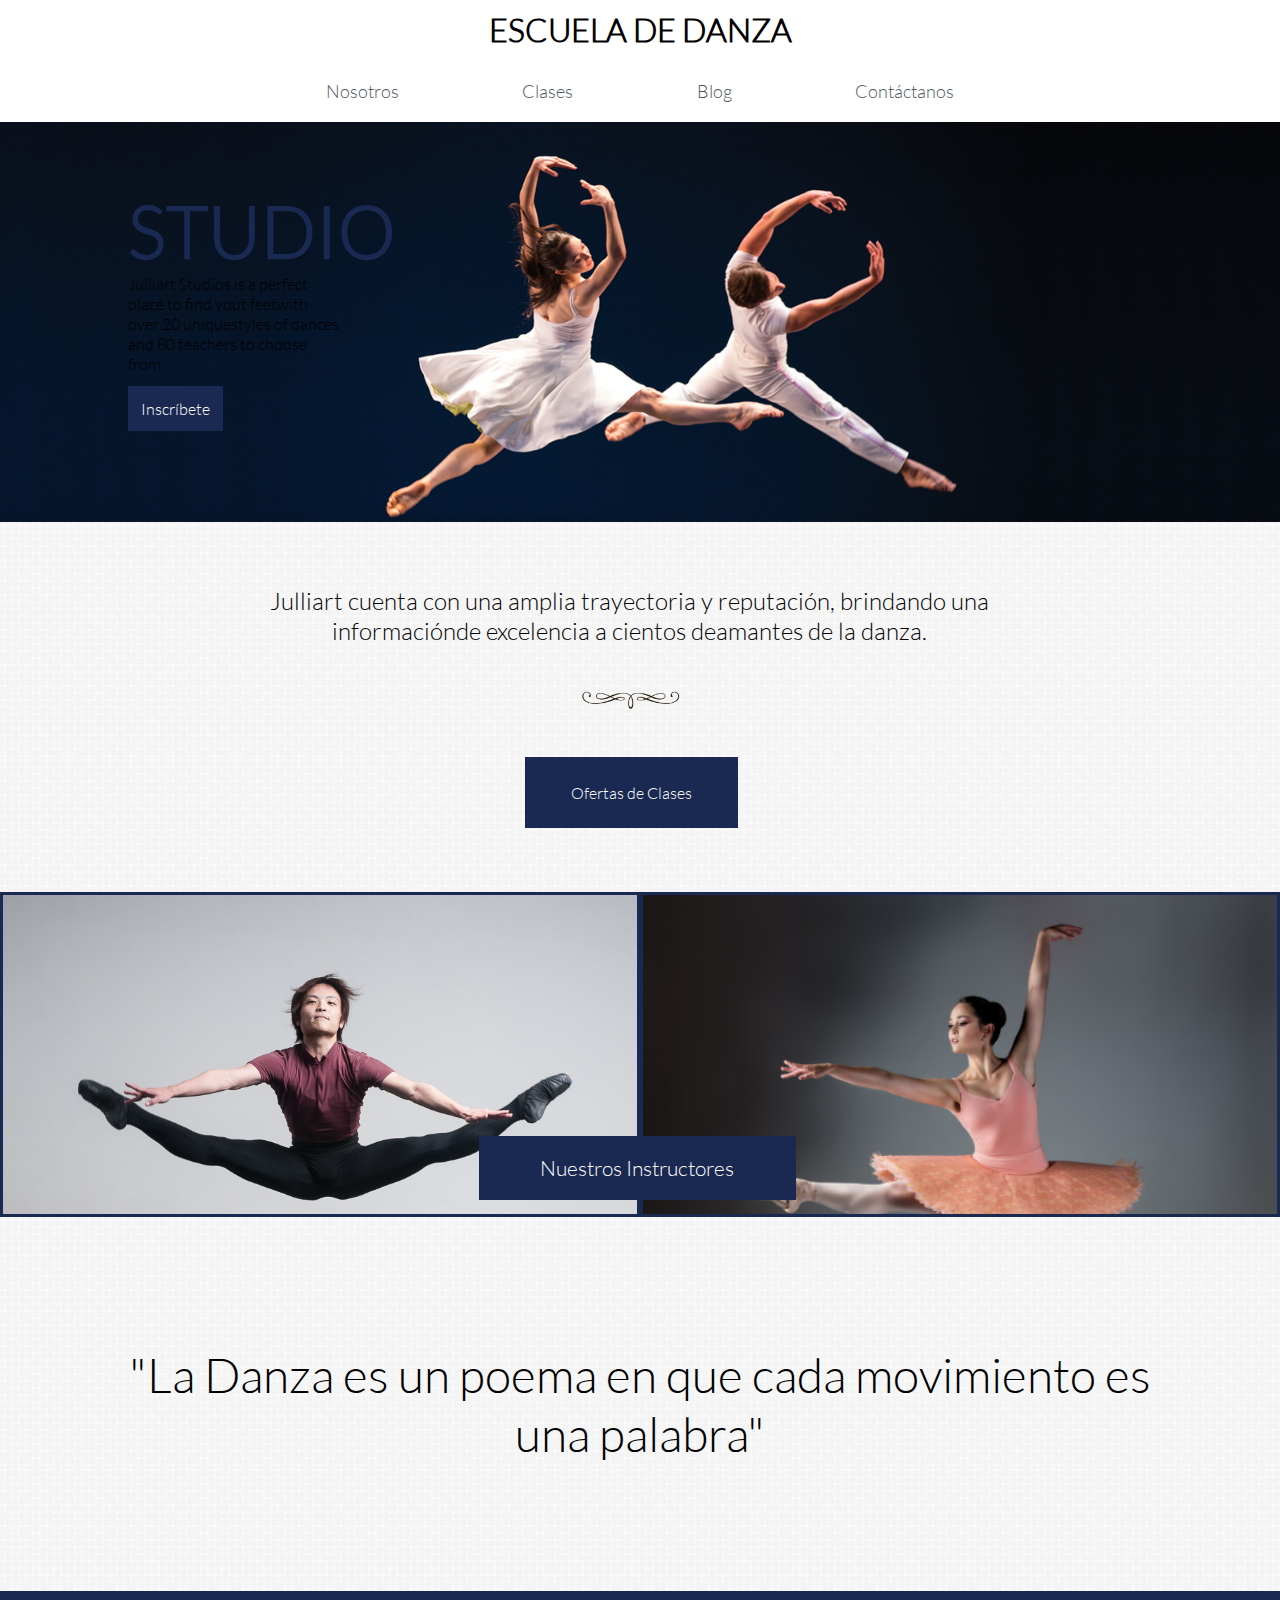
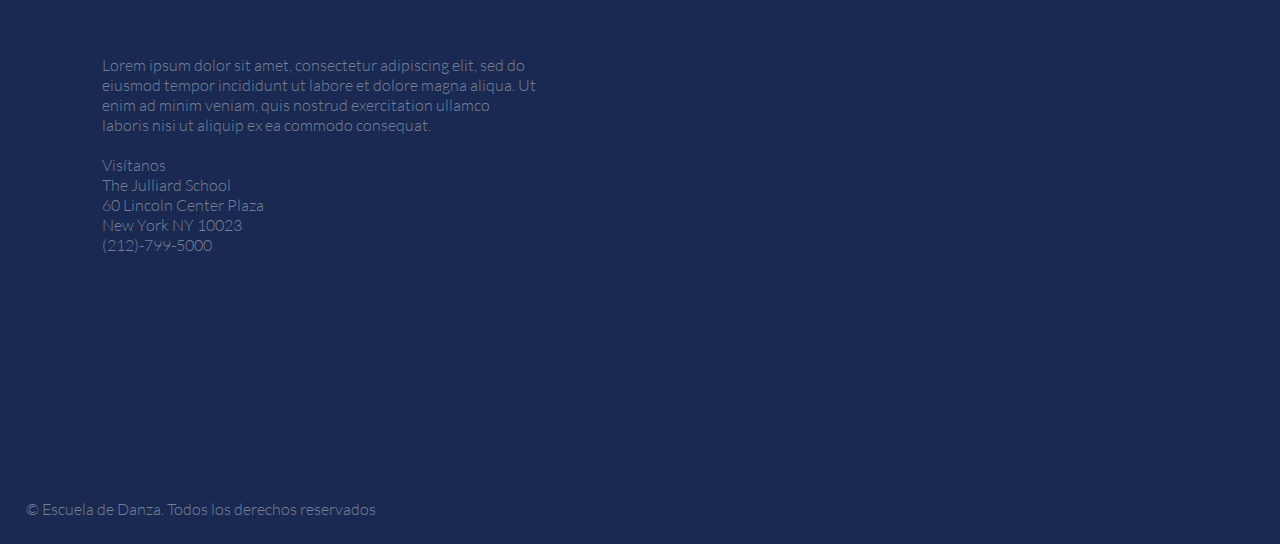
==== grid-externo/index.html @ ceb85212 "2cuartos" ====
<!DOCTYPE html>
<html>
<head>
	<meta charset="UTF-8">
	<title>Escuela de Danza</title>
	<link rel='stylesheet' type='text/css' href='https://fonts.googleapis.com/css?family=Montserrat:400,700'>
	<link rel="stylesheet" type="text/css" href="css/simplegrib.css">
	<link rel="stylesheet" type="text/css" href="css/utilities.css">
	<link rel="stylesheet" type="text/css" href="css/common.css">
	<link rel="stylesheet" type="text/css" href="css/main.css">
</head>
<body>
	<div class="container">
		<div class="row">
			<div class="titulo text-center">
				<h1>ESCUELA DE DANZA</h1>	
			</div>
			<div class="nav text-center">
				<a class="a-none-decoration text-gray" href="">Nosotros</a>
				<a class="a-none-decoration text-gray" href="">Clases</a>
				<a class="a-none-decoration text-gray" href="">Blog</a>
				<a class="a-none-decoration text-gray" href="">Contáctanos</a>
			</div>
		</div>
	</div>
	<div class="container-fluid banner">
		<div class="row">
			<div class="col-2 estudio">
				<span class="studio text-blue w-100"> STUDIO
				</span>
				<P class="brevere"> Julliart Studios is a perfect place to find yout feetwith over 20 uniquestyles of dances and 80 teachers to choose from.
				</P>
				<br>
				<a class="boton text-white text-center inscrip">  Inscríbete
				</a>
			</div>
		</div>
	</div>
	<div class="container-fluid seccion2">
		<div class="row">
			<p class="text-center col-7 frase">Julliart cuenta con una amplia trayectoria y reputación, brindando una informaciónde excelencia a cientos deamantes de la danza.
			</p>
			<div class="col-1 deco1">
				<img src="img/decoration_1.png">
			</div>
		</div>
	</div>
	<div class="container-fluid seccion2">
		<div class="row">
			<div class="col-12">
				<div class="boton col-2 text-white text-center oferta">
					<span> Ofertas de Clases</span>
				</div>
			</div>
		</div>
	</div>
	<div class="container-fluid">
		<div class="row ">
			<div class="col-12">
				<div class="col-6  teach1  teacher"> 
					<span class="boton col-6 text-white text-center instructores">Nuestros Instructores
					</span>
				</div>
				<div class="col-6  teach2  teacher">
				</div>	
			</div>
		</div>
	</div>
	<div class="container-fluid seccion2">
		<div class="row frase2 text-center">
			<p class="col-12">
					"La Danza es un poema en que cada movimiento es una palabra"
			</p>
		</div>
	</div>
	<div class="container-fluid fblue pb-5">
		<div class="row">
			<div class="col-6 bloque">
				<p class=""> Lorem ipsum dolor sit amet, consectetur adipiscing elit, sed do eiusmod tempor incididunt ut labore et dolore magna aliqua. Ut enim ad minim veniam, quis nostrud exercitation ullamco laboris nisi ut aliquip ex ea commodo consequat.
				</p>
				<br>
				<span>Visítanos</span>
				<p>The Julliard School</p>
				<p>60 Lincoln Center Plaza</p>
				<p>New York NY 10023</p>
				<p>(212)-799-5000</p>
			</div>
			<div class="col-6 pt-5">
				<iframe src="https://www.google.com/maps/embed?pb=!1m18!1m12!1m3!1d3021.466252740499!2d-73.9850172851493!3d40.773762741772686!2m3!1f0!2f0!3f0!3m2!1i1024!2i768!4f13.1!3m3!1m2!1s0x0%3A0xf876ccebba645bff!2sEscuela+Juilliard!5e0!3m2!1ses!2spe!4v1470406685023" width="500" height="350" frameborder="0" style="border:0" allowfullscreen></iframe>
			</div>
		</div>
	</div>
	<div class="container-fluid">
		<div class="row">
			
		</div>
	</div>
	<footer class="fblue">
		<div class="container-fluid foo">
			<div class="row">
			© Escuela de Danza. Todos los derechos reservados
			</div>
		</div>
	</footer>
</body>
</html>
---- grid-externo/css/simplegrib.css ----
/* 

	Name: Simple Grid - Framework
	Version: 1.1.1
	Author: Przemek Galarowicz & Bartek Talar ( www.przemekgalarowicz.pl or www.intelart.pl)
	Licenses: Simple Grid - Framework can be used in personal and commercial projects. But you can not sell as your product.

*/

/*
	RESET
*/
* {
	margin: 0;
	padding: 0;
	border: 0;
}

html, body, div, span, object, iframe,
h1, h2, h3, h4, h5, h6, p, blockquote, pre,
abbr, address, cite, code,
del, dfn, em, img, ins, kbd, q, samp,
small, strong, sub, sup, var,
b, i,
dl, dt, dd, ol, ul, li,
fieldset, form, label, legend,
table, caption, tbody, tfoot, thead, tr, th, td,
article, aside, canvas, details, figcaption, figure, 
footer, header, hgroup, menu, nav, section, summary,
time, mark, audio, video {
	outline:0;
	font-size:100%;
	vertical-align:baseline;
	background:transparent;
}

article,aside,details,figcaption,figure,
footer,header,hgroup,menu,nav,section { 
	display:block; zoom:1;
}

a {
	font-size:100%;
	vertical-align:baseline;
}

img {
	width: 100%;
	height: auto;
}

table {
	border-collapse:collapse;
	border-spacing:0;
}

input, select {
	vertical-align:middle;
}

nav ul li {
	list-style:none;
}


/* **********************************************************************************

	SIMPLE GRID - FRAMEWORK 

************************************************************************************* */
/*
	sg-nav
*/
#sg-nav-trigger {
	background: none;
	border-radius: 5px;
	border: 2px solid #c49b0b;
	cursor: pointer;
	width: 44px;
	height: 40px;
}
#sg-nav-trigger span {
	background: #c49b0b;
	display: block;
	margin: 4px auto; 
	width: 30px;
	height: 3px;
}

#sg-nav {
	top: 20px;
	left: 20px;
	position: fixed;
}
#sg-nav ul {
	background: #000;
	border-radius: 5px;
	padding: 20px 0;
	display: none;
}
#sg-nav ul li a {
	display: inline-block;
	font-size: 14px;
	color: #fff;
	text-decoration: none;
	padding: 10px 30px;
}


/*
	Grid
*/
.container {
	margin: 0 auto;
	width: 80%;
}

.container-fluid {
	margin: 0 auto;
	width: 100%;
}

.row:before,
.row:after {
  display: table;
  line-height: 0;
  content: "";
}

.row:after {
  clear: both;
}

.col-1, .col-2, .col-3, .col-4, .col-5, .col-6,
.col-7, .col-8, .col-9, .col-10, .col-11, .col-12,
.col-offset-1, .col-offset-2, .col-offset-3, .col-offset-4, .col-offset-5, .col-offset-6,
.col-offset-7, .col-offset-8, .col-offset-9, .col-offset-10, .col-offset-11, .col-offset-12 {
    float: left;
    min-height: 1px;
 } 

.box {
	padding: 20px;
}

.box-margin {
	margin: 0 10px 0 10px;
}

.col-1, .col-offset-1 {
	width: 8.33333333333%;
}

.col-2, .col-offset-2 {
	width: 16.6666666666%;
}

.col-3, .col-offset-3 {
	width: 24.9999999999%;
}

.col-4, .col-offset-4 {
	width: 33.3333333333%;
}

.col-5, .col-offset-5 {
	width: 41.6666666666%;
}

.col-6, .col-offset-6 {
	width: 49.9999999999%;
}

.col-7, .col-offset-7 {
	width: 58.3333333333%;
}

.col-8, .col-offset-8 {
	width: 66.6666666666%;
}

.col-9, .col-offset-9 {
	width: 74.9999999999%;
}

.col-10, .col-offset-10 {
	width: 83.3333333333%;
}

.col-11, .col-offset-11 {
	width: 91.6666666666%;
}

.col-12, .col-offset-12 {
	width: 100%;
}
/*
@media only screen and (max-width : 768px) and (min-width : 480px) {
	/*
		Grid
	*//*
	.container {
		width: 96%;
	}

	.col-1, .col-2, .col-3, .col-5, .col-6,
	.col-7, .col-8, .col-9, .col-10, .col-11 {
    	width: 50%;
 	}

 	.col-4 {
		width: 33.3333333333%;
	}

 	.col-12 {
 		width:100%;
 	}

 	.col-offset-1, .col-offset-2, .col-offset-3, .col-offset-4,
 	.col-offset-5, .col-offset-6, .col-offset-7, .col-offset-8,
 	.col-offset-9, .col-offset-10, .col-offset-11, .col-offset-12 {
 		width: 0% !important;
 		display: none;
 	}

 	.box-margin {
		margin: 0 10px 0 10px;
	}
}

@media only screen and (max-width : 479px) {
	/*
		Grid
	*//*
	.container {
		width: 96%;
	}

	.col-1, .col-2, .col-3, .col-4, .col-5, .col-6,
	.col-7, .col-8, .col-9, .col-10, .col-11, .col-12 {
    	float: none;
    	width: 100%;
 	}

 	.col-offset-1, .col-offset-2, .col-offset-3, .col-offset-4,
 	.col-offset-5, .col-offset-6, .col-offset-7, .col-offset-8,
 	.col-offset-9, .col-offset-10, .col-offset-11, .col-offset-12 {
 		width: 0% !important;
 		display: none;
 	}

 	.box-margin {
		margin: 0 10px 0 10px;
	}
}*/
---- grid-externo/css/utilities.css ----
/*Global*/
*{
	font-family: "Latolight";
}

@font-face{
	font-family: LatoHeavy;
	src: url(../fonts/LatoHeavy.ttf);
}
@font-face{
	font-family:Latolight ;
	src: url(../fonts/Latolight.ttf);
}
@font-face{
	font-family: DolceVita;
	src: url(../fonts/DolceVita.ttf);
}
@font-face{
	font-family: Neoteric-Bold;
	src: url(../fonts/Neoteric-Bold.ttf);
}

/* Shortcuts */

.pd-0{
	padding: 0;
}
.pt-5{
	padding-top: 5%;
}
.pb-5{
	padding-bottom: 5%;
}
.mg-0{
	margin: 0;
}
.w-100{
	width: 100%;
}
.lh{
	line-height: 1.5;
}
.text-center{
	text-align: center;
}
.text-left{
	text-align: left;
}
.text-white{
	color: white;
}
.text-gray{
	color: rgb(83, 88, 95);
}
.text-blue{
 color: #192951;
}
.a-none-decoration{
	text-decoration: none;
}
.bg-gray{
	background-color: rgb(244, 244, 244);
}
.bg-img-block{
	background-size: cover;
	background-repeat: no-repeat;
	background-position: center;
}
---- grid-externo/css/common.css ----
/* Inserta tu codigo que es común para todas las páginas aqui */
*{
	box-sizing: border-box;
}
.titulo{
	font-size: 2em;
	padding: 1%;
}
.nav{
	padding: 2% 1%;
	font-size: 1.1em;
}
a {
	padding: 6%;
}
.fblue{
	background-color: #192951;
	color: #778098;
}
.foo{
padding: 2%;
}
---- grid-externo/css/main.css ----
.banner{
	background-image: url("../img/dance_1.jpg");
	background-size: 100%;
	height: 400px;
}

.estudio{
	margin:5% 0 0 10%;
}
.studio{
	font-size: 4.5em;
	font-weight: bolder;
}
.brevere{
	margin-bottom: 2%;
}
.deco1{
	margin-left: 45%;
}
.frase{
	font-size: 1.5em;
	margin-left: 20%;
	margin-top: 5%;
}
.boton{
	background-color: #192951;
}
.oferta{
	margin-left: 41%;
	margin-bottom: 5%;
	padding: 2% 3%;
}
.seccion2{
	background-image: url('../img/textura_2.jpg');
}
.teach1{
	background-image: url('../img/instructor_4.jpg');
}
.teach2{
	background-image: url('../img/profesor_9.jpg');
}
.teacher{
	height: 325px;
	background-size: 100%;
	background-repeat: no-repeat;
	border: #192951 3px solid;
}
.instructores{
	font-size: 1.3em;
	padding: 3% 5%;
	position: relative;
	margin-left: 75%;
	margin-top: 38%;
}
.frase2{
	font-size: 3em;
	padding: 10%;
}
.bloque{
	padding:5% 8%;
}
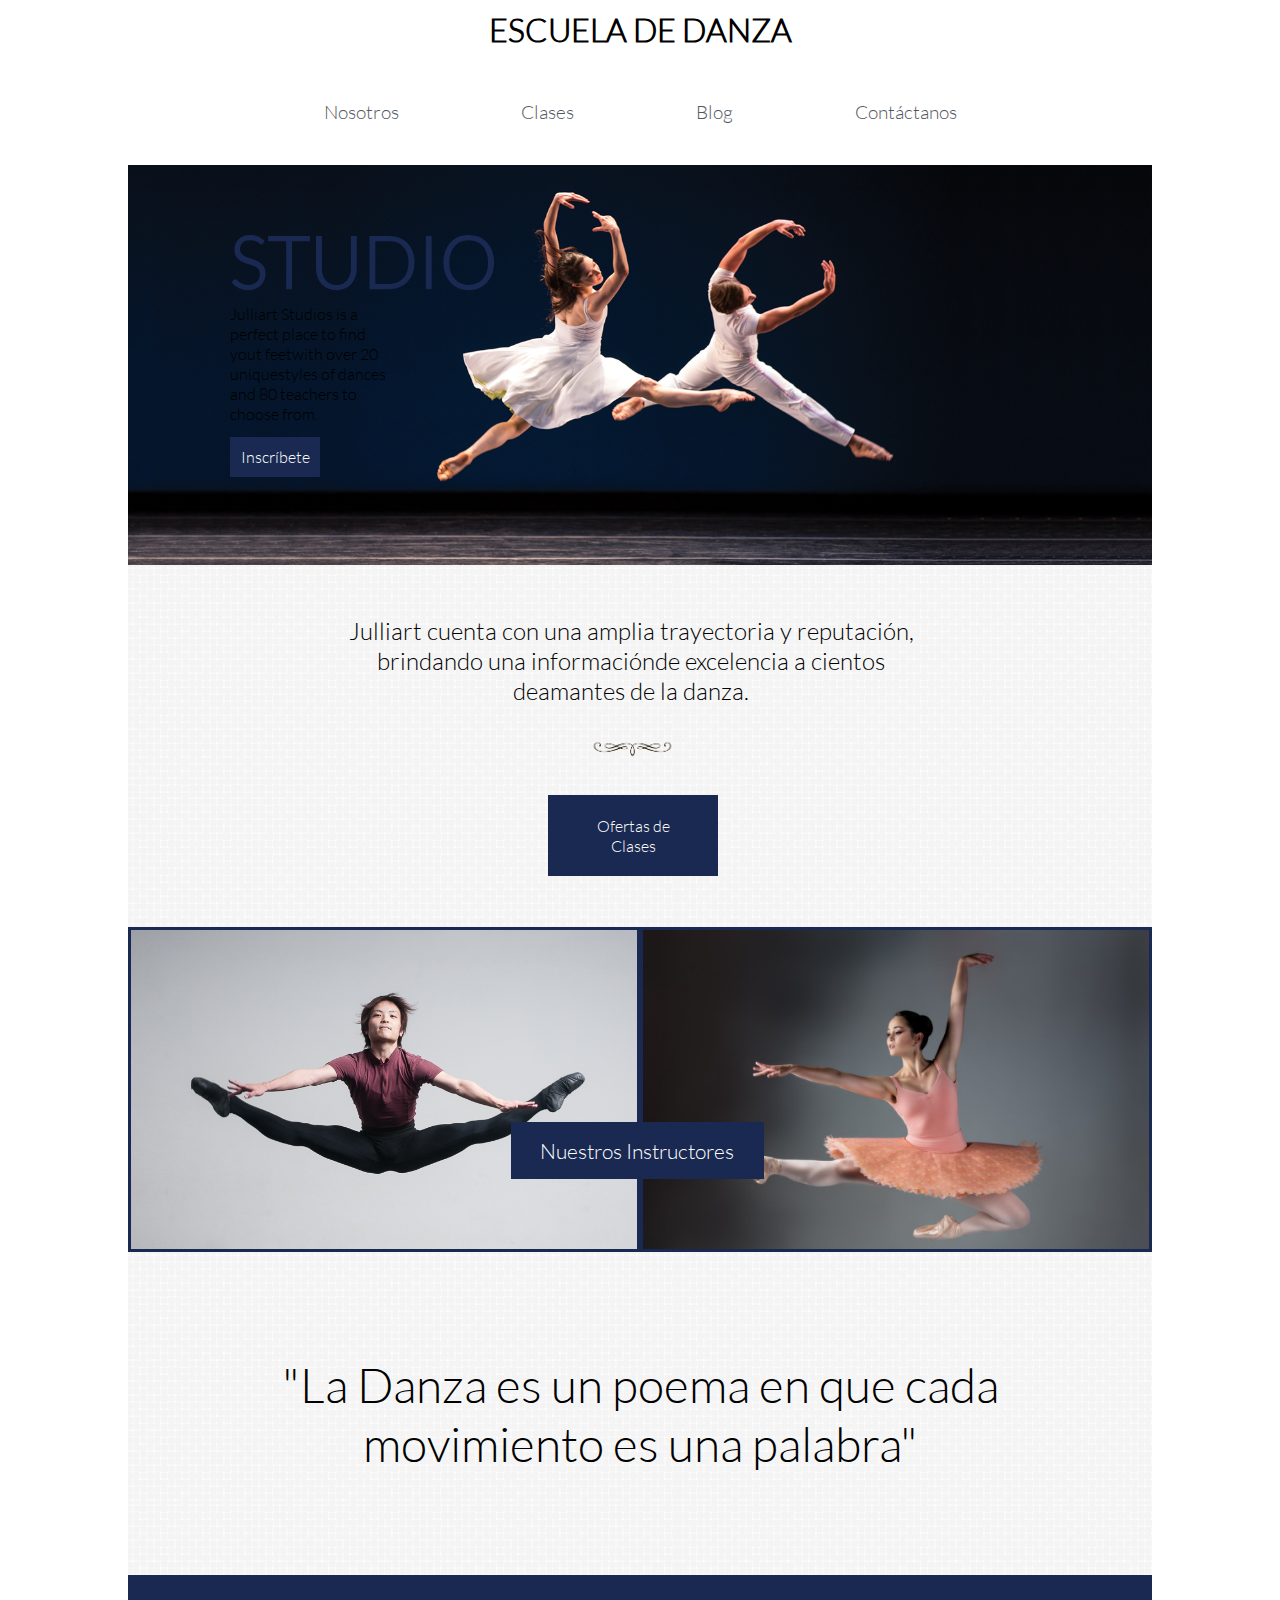
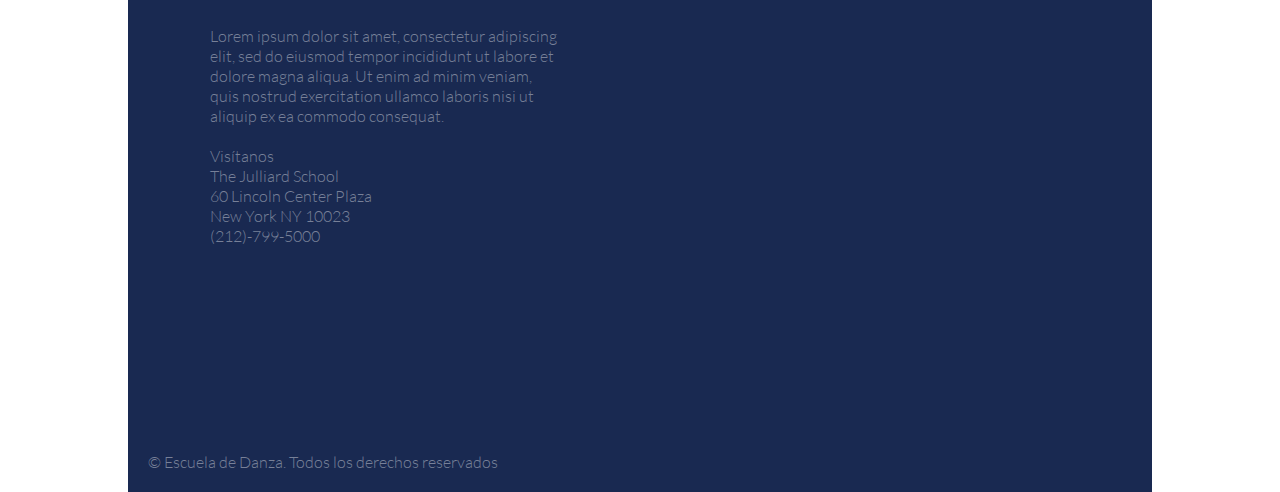
==== commit f949178d: "enlaces" ====
--- a/grid-externo/index.html
+++ b/grid-externo/index.html
@@ -16,10 +16,11 @@
 				<h1>ESCUELA DE DANZA</h1>	
 			</div>
 			<div class="nav text-center">
-				<a class="a-none-decoration text-gray" href="">Nosotros</a>
-				<a class="a-none-decoration text-gray" href="">Clases</a>
-				<a class="a-none-decoration text-gray" href="">Blog</a>
-				<a class="a-none-decoration text-gray" href="">Contáctanos</a>
+				<div class="nav text-center">
+				<a class="a-none-decoration text-gray" href="nosotros.html">Nosotros</a>
+				<a class="a-none-decoration text-gray" href="clases.html">Clases</a>
+				<a class="a-none-decoration text-gray" href="blog.html">Blog</a>
+				<a class="a-none-decoration text-gray" href="index.html">Contáctanos</a>
 			</div>
 		</div>
 	</div>
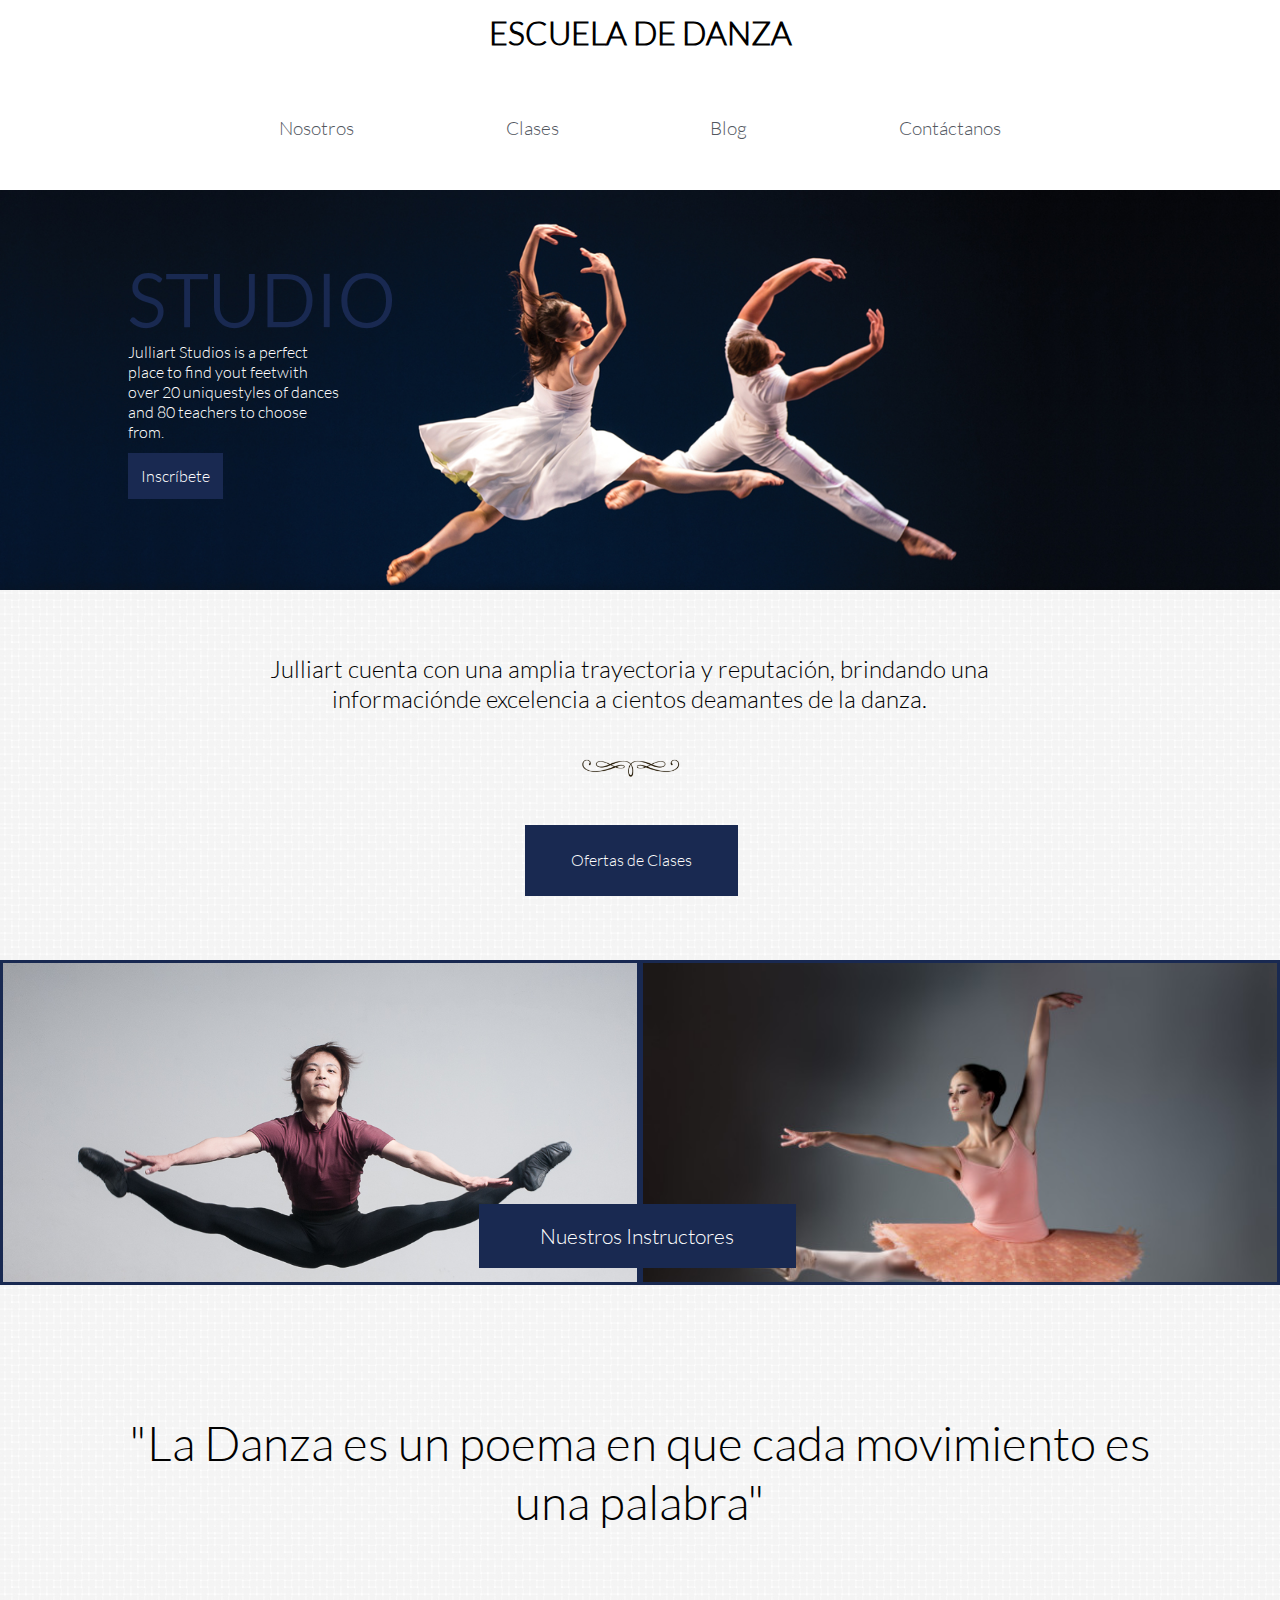
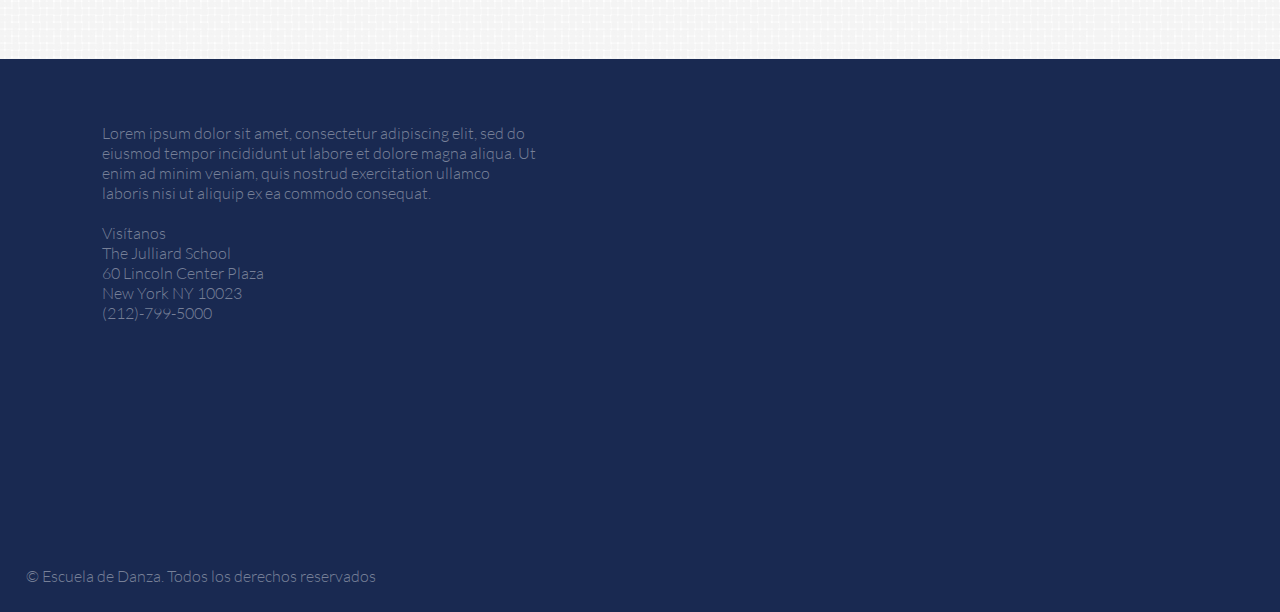
==== commit f178ab61: "corrigiendo" ====
--- a/grid-externo/index.html
+++ b/grid-externo/index.html
@@ -10,7 +10,7 @@
 	<link rel="stylesheet" type="text/css" href="css/main.css">
 </head>
 <body>
-	<div class="container">
+	<div class="container-fluid">
 		<div class="row">
 			<div class="titulo text-center">
 				<h1>ESCUELA DE DANZA</h1>	
@@ -29,7 +29,7 @@
 			<div class="col-2 estudio">
 				<span class="studio text-blue w-100"> STUDIO
 				</span>
-				<P class="brevere"> Julliart Studios is a perfect place to find yout feetwith over 20 uniquestyles of dances and 80 teachers to choose from.
+				<P class="brevere text-white"> Julliart Studios is a perfect place to find yout feetwith over 20 uniquestyles of dances and 80 teachers to choose from.
 				</P>
 				<br>
 				<a class="boton text-white text-center inscrip">  Inscríbete
